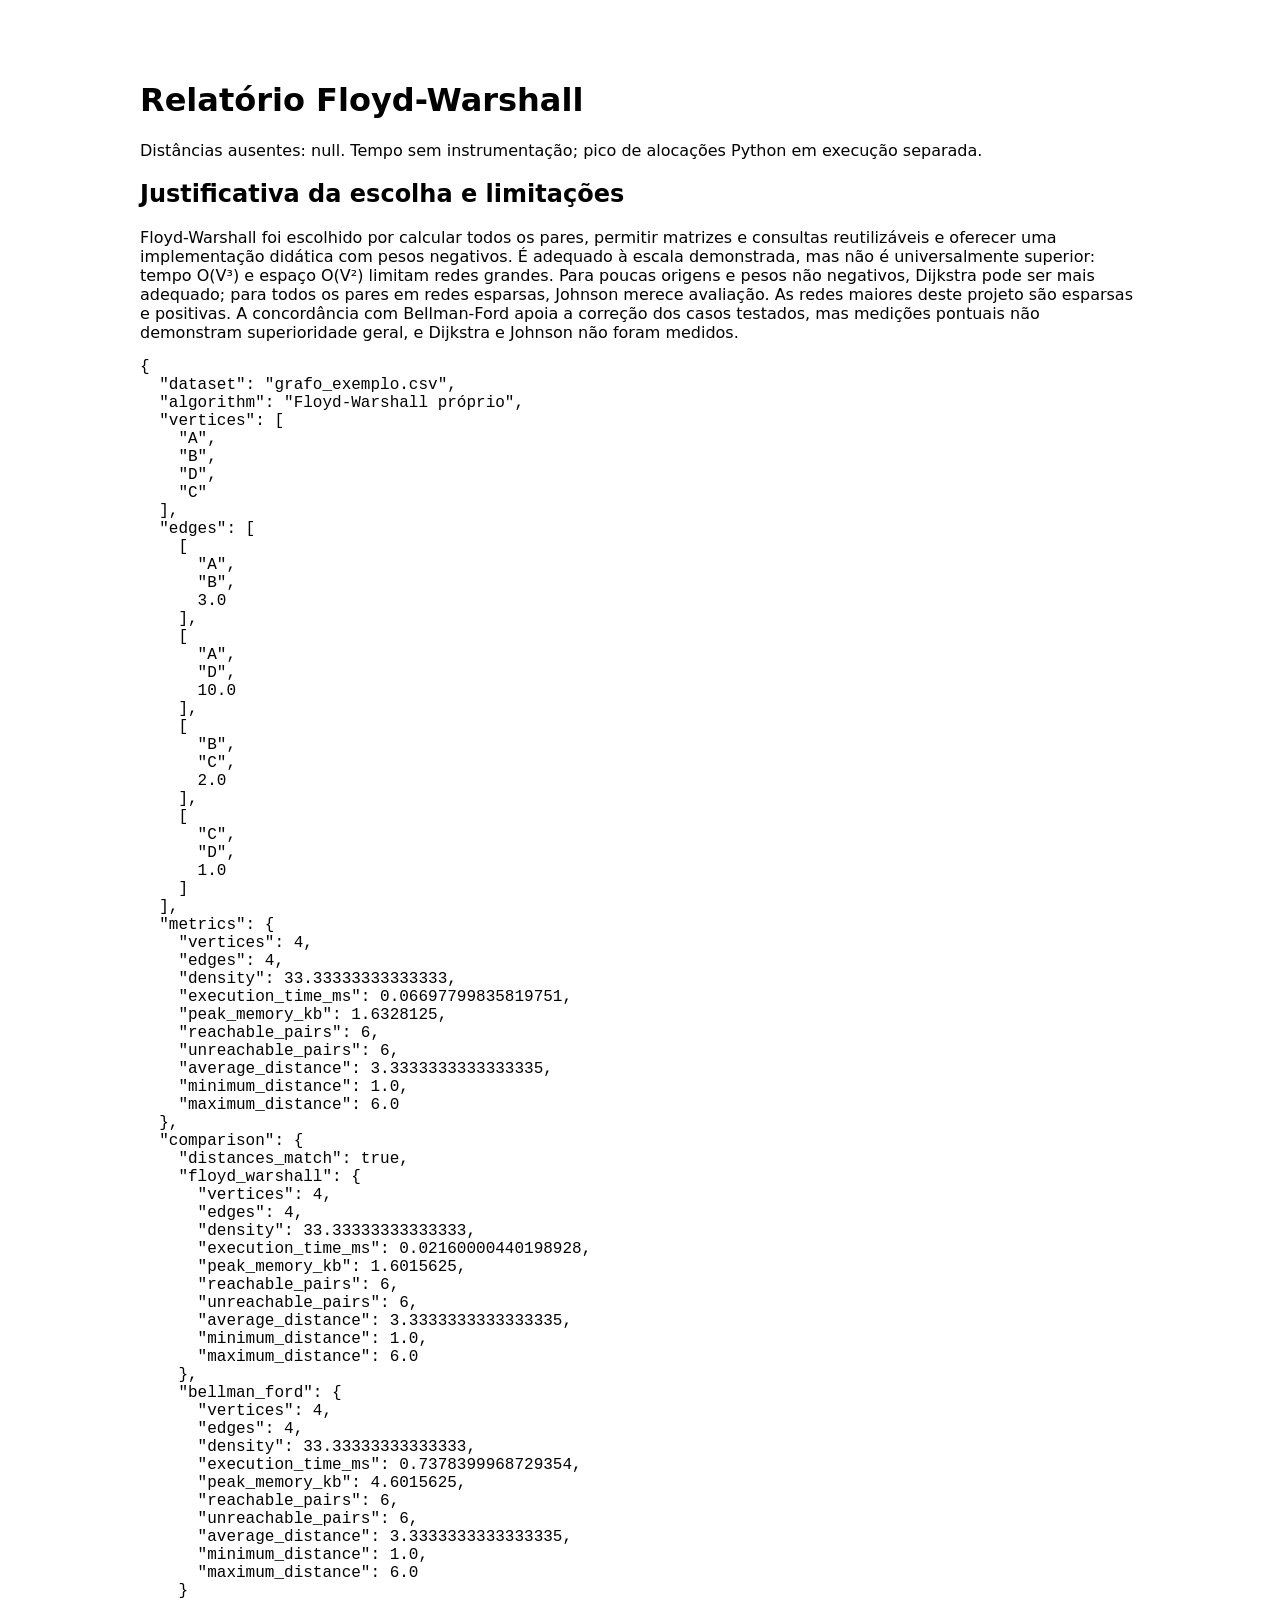
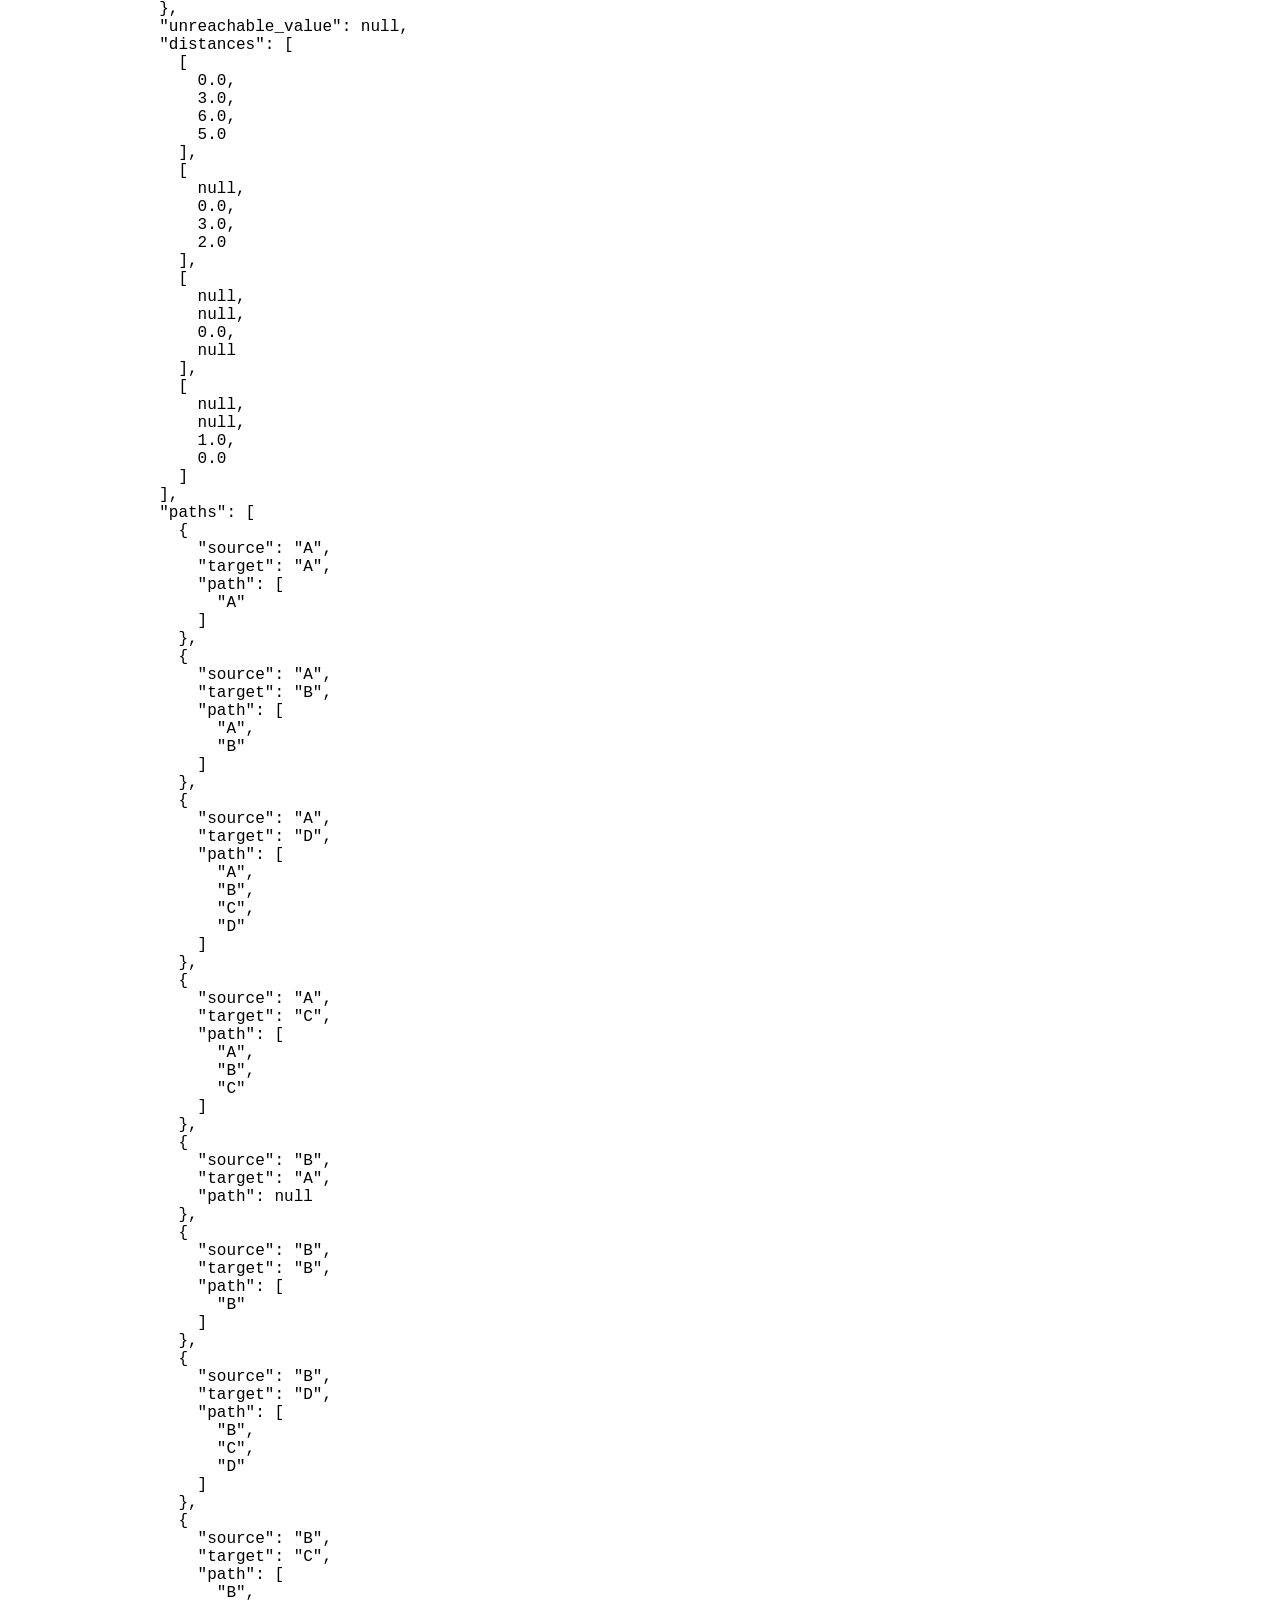
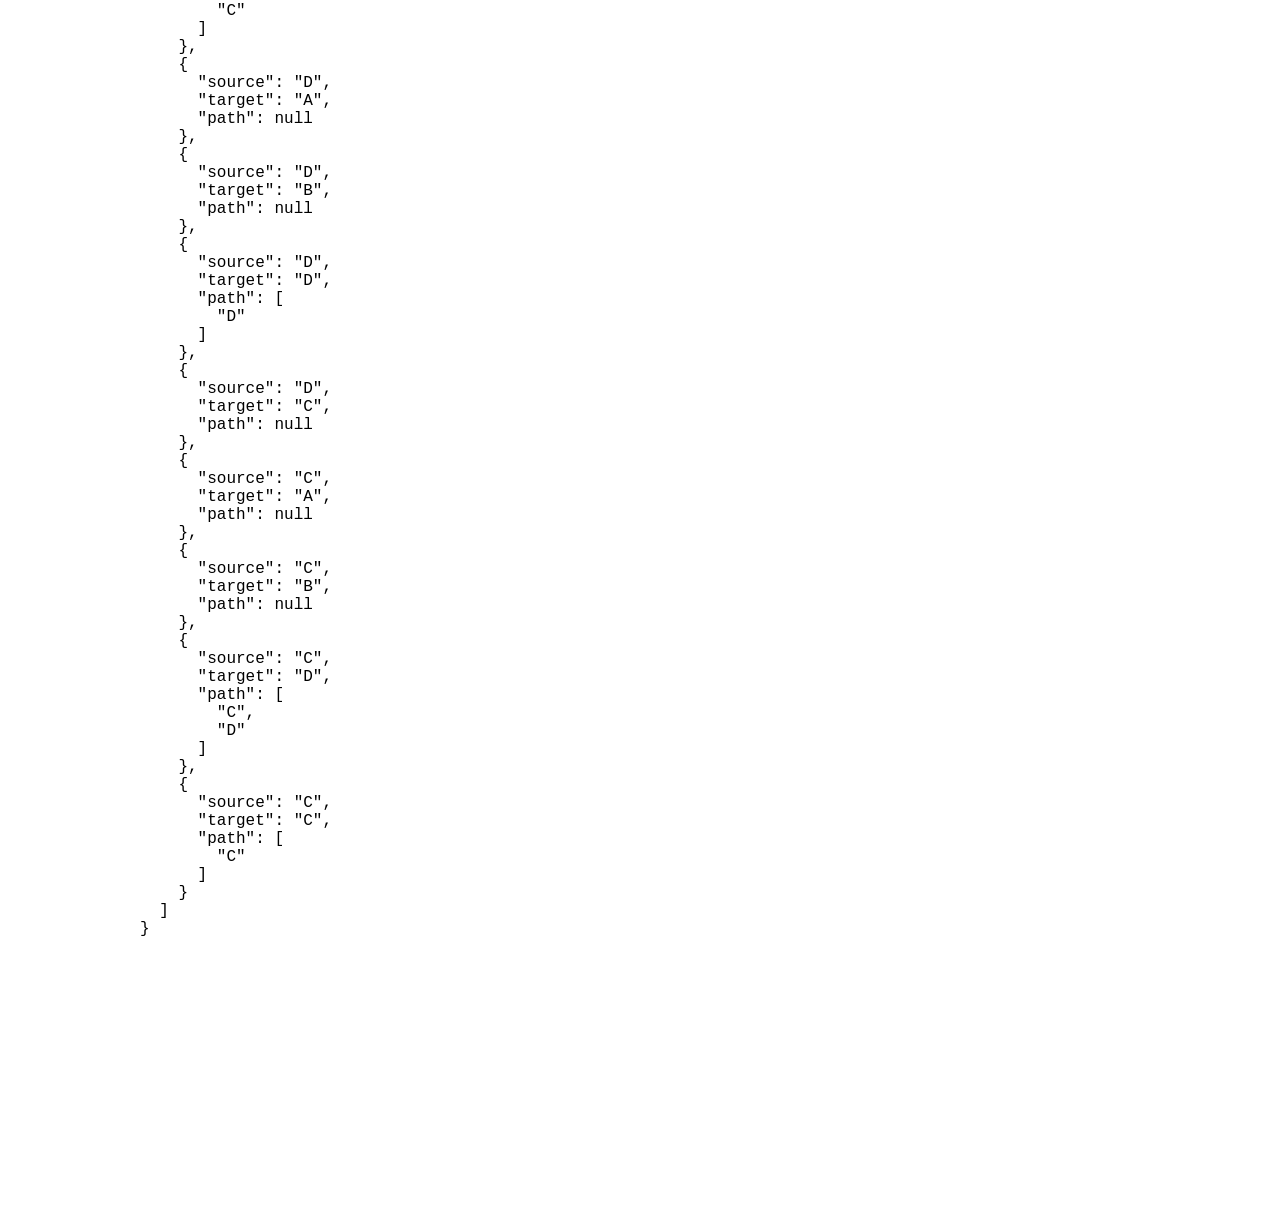
==== reports/relatorio_exemplo.html @ 85ac7ca3 "feat: consolida entrega final do projeto Floyd-Warshall" ====
<!doctype html><html lang="pt-BR"><meta charset="utf-8"><title>Relatório Floyd-Warshall</title><style>body{font:16px system-ui;max-width:1000px;margin:40px auto;padding:20px}pre{white-space:pre-wrap}</style><h1>Relatório Floyd-Warshall</h1><p>Distâncias ausentes: null. Tempo sem instrumentação; pico de alocações Python em execução separada.</p><h2>Justificativa da escolha e limitações</h2><p>Floyd-Warshall foi escolhido por calcular todos os pares, permitir matrizes e consultas reutilizáveis e oferecer uma implementação didática com pesos negativos. É adequado à escala demonstrada, mas não é universalmente superior: tempo O(V³) e espaço O(V²) limitam redes grandes. Para poucas origens e pesos não negativos, Dijkstra pode ser mais adequado; para todos os pares em redes esparsas, Johnson merece avaliação. As redes maiores deste projeto são esparsas e positivas. A concordância com Bellman-Ford apoia a correção dos casos testados, mas medições pontuais não demonstram superioridade geral, e Dijkstra e Johnson não foram medidos.</p><pre>{
  &quot;dataset&quot;: &quot;grafo_exemplo.csv&quot;,
  &quot;algorithm&quot;: &quot;Floyd-Warshall próprio&quot;,
  &quot;vertices&quot;: [
    &quot;A&quot;,
    &quot;B&quot;,
    &quot;D&quot;,
    &quot;C&quot;
  ],
  &quot;edges&quot;: [
    [
      &quot;A&quot;,
      &quot;B&quot;,
      3.0
    ],
    [
      &quot;A&quot;,
      &quot;D&quot;,
      10.0
    ],
    [
      &quot;B&quot;,
      &quot;C&quot;,
      2.0
    ],
    [
      &quot;C&quot;,
      &quot;D&quot;,
      1.0
    ]
  ],
  &quot;metrics&quot;: {
    &quot;vertices&quot;: 4,
    &quot;edges&quot;: 4,
    &quot;density&quot;: 33.33333333333333,
    &quot;execution_time_ms&quot;: 0.06697799835819751,
    &quot;peak_memory_kb&quot;: 1.6328125,
    &quot;reachable_pairs&quot;: 6,
    &quot;unreachable_pairs&quot;: 6,
    &quot;average_distance&quot;: 3.3333333333333335,
    &quot;minimum_distance&quot;: 1.0,
    &quot;maximum_distance&quot;: 6.0
  },
  &quot;comparison&quot;: {
    &quot;distances_match&quot;: true,
    &quot;floyd_warshall&quot;: {
      &quot;vertices&quot;: 4,
      &quot;edges&quot;: 4,
      &quot;density&quot;: 33.33333333333333,
      &quot;execution_time_ms&quot;: 0.02160000440198928,
      &quot;peak_memory_kb&quot;: 1.6015625,
      &quot;reachable_pairs&quot;: 6,
      &quot;unreachable_pairs&quot;: 6,
      &quot;average_distance&quot;: 3.3333333333333335,
      &quot;minimum_distance&quot;: 1.0,
      &quot;maximum_distance&quot;: 6.0
    },
    &quot;bellman_ford&quot;: {
      &quot;vertices&quot;: 4,
      &quot;edges&quot;: 4,
      &quot;density&quot;: 33.33333333333333,
      &quot;execution_time_ms&quot;: 0.7378399968729354,
      &quot;peak_memory_kb&quot;: 4.6015625,
      &quot;reachable_pairs&quot;: 6,
      &quot;unreachable_pairs&quot;: 6,
      &quot;average_distance&quot;: 3.3333333333333335,
      &quot;minimum_distance&quot;: 1.0,
      &quot;maximum_distance&quot;: 6.0
    }
  },
  &quot;unreachable_value&quot;: null,
  &quot;distances&quot;: [
    [
      0.0,
      3.0,
      6.0,
      5.0
    ],
    [
      null,
      0.0,
      3.0,
      2.0
    ],
    [
      null,
      null,
      0.0,
      null
    ],
    [
      null,
      null,
      1.0,
      0.0
    ]
  ],
  &quot;paths&quot;: [
    {
      &quot;source&quot;: &quot;A&quot;,
      &quot;target&quot;: &quot;A&quot;,
      &quot;path&quot;: [
        &quot;A&quot;
      ]
    },
    {
      &quot;source&quot;: &quot;A&quot;,
      &quot;target&quot;: &quot;B&quot;,
      &quot;path&quot;: [
        &quot;A&quot;,
        &quot;B&quot;
      ]
    },
    {
      &quot;source&quot;: &quot;A&quot;,
      &quot;target&quot;: &quot;D&quot;,
      &quot;path&quot;: [
        &quot;A&quot;,
        &quot;B&quot;,
        &quot;C&quot;,
        &quot;D&quot;
      ]
    },
    {
      &quot;source&quot;: &quot;A&quot;,
      &quot;target&quot;: &quot;C&quot;,
      &quot;path&quot;: [
        &quot;A&quot;,
        &quot;B&quot;,
        &quot;C&quot;
      ]
    },
    {
      &quot;source&quot;: &quot;B&quot;,
      &quot;target&quot;: &quot;A&quot;,
      &quot;path&quot;: null
    },
    {
      &quot;source&quot;: &quot;B&quot;,
      &quot;target&quot;: &quot;B&quot;,
      &quot;path&quot;: [
        &quot;B&quot;
      ]
    },
    {
      &quot;source&quot;: &quot;B&quot;,
      &quot;target&quot;: &quot;D&quot;,
      &quot;path&quot;: [
        &quot;B&quot;,
        &quot;C&quot;,
        &quot;D&quot;
      ]
    },
    {
      &quot;source&quot;: &quot;B&quot;,
      &quot;target&quot;: &quot;C&quot;,
      &quot;path&quot;: [
        &quot;B&quot;,
        &quot;C&quot;
      ]
    },
    {
      &quot;source&quot;: &quot;D&quot;,
      &quot;target&quot;: &quot;A&quot;,
      &quot;path&quot;: null
    },
    {
      &quot;source&quot;: &quot;D&quot;,
      &quot;target&quot;: &quot;B&quot;,
      &quot;path&quot;: null
    },
    {
      &quot;source&quot;: &quot;D&quot;,
      &quot;target&quot;: &quot;D&quot;,
      &quot;path&quot;: [
        &quot;D&quot;
      ]
    },
    {
      &quot;source&quot;: &quot;D&quot;,
      &quot;target&quot;: &quot;C&quot;,
      &quot;path&quot;: null
    },
    {
      &quot;source&quot;: &quot;C&quot;,
      &quot;target&quot;: &quot;A&quot;,
      &quot;path&quot;: null
    },
    {
      &quot;source&quot;: &quot;C&quot;,
      &quot;target&quot;: &quot;B&quot;,
      &quot;path&quot;: null
    },
    {
      &quot;source&quot;: &quot;C&quot;,
      &quot;target&quot;: &quot;D&quot;,
      &quot;path&quot;: [
        &quot;C&quot;,
        &quot;D&quot;
      ]
    },
    {
      &quot;source&quot;: &quot;C&quot;,
      &quot;target&quot;: &quot;C&quot;,
      &quot;path&quot;: [
        &quot;C&quot;
      ]
    }
  ]
}</pre></html>
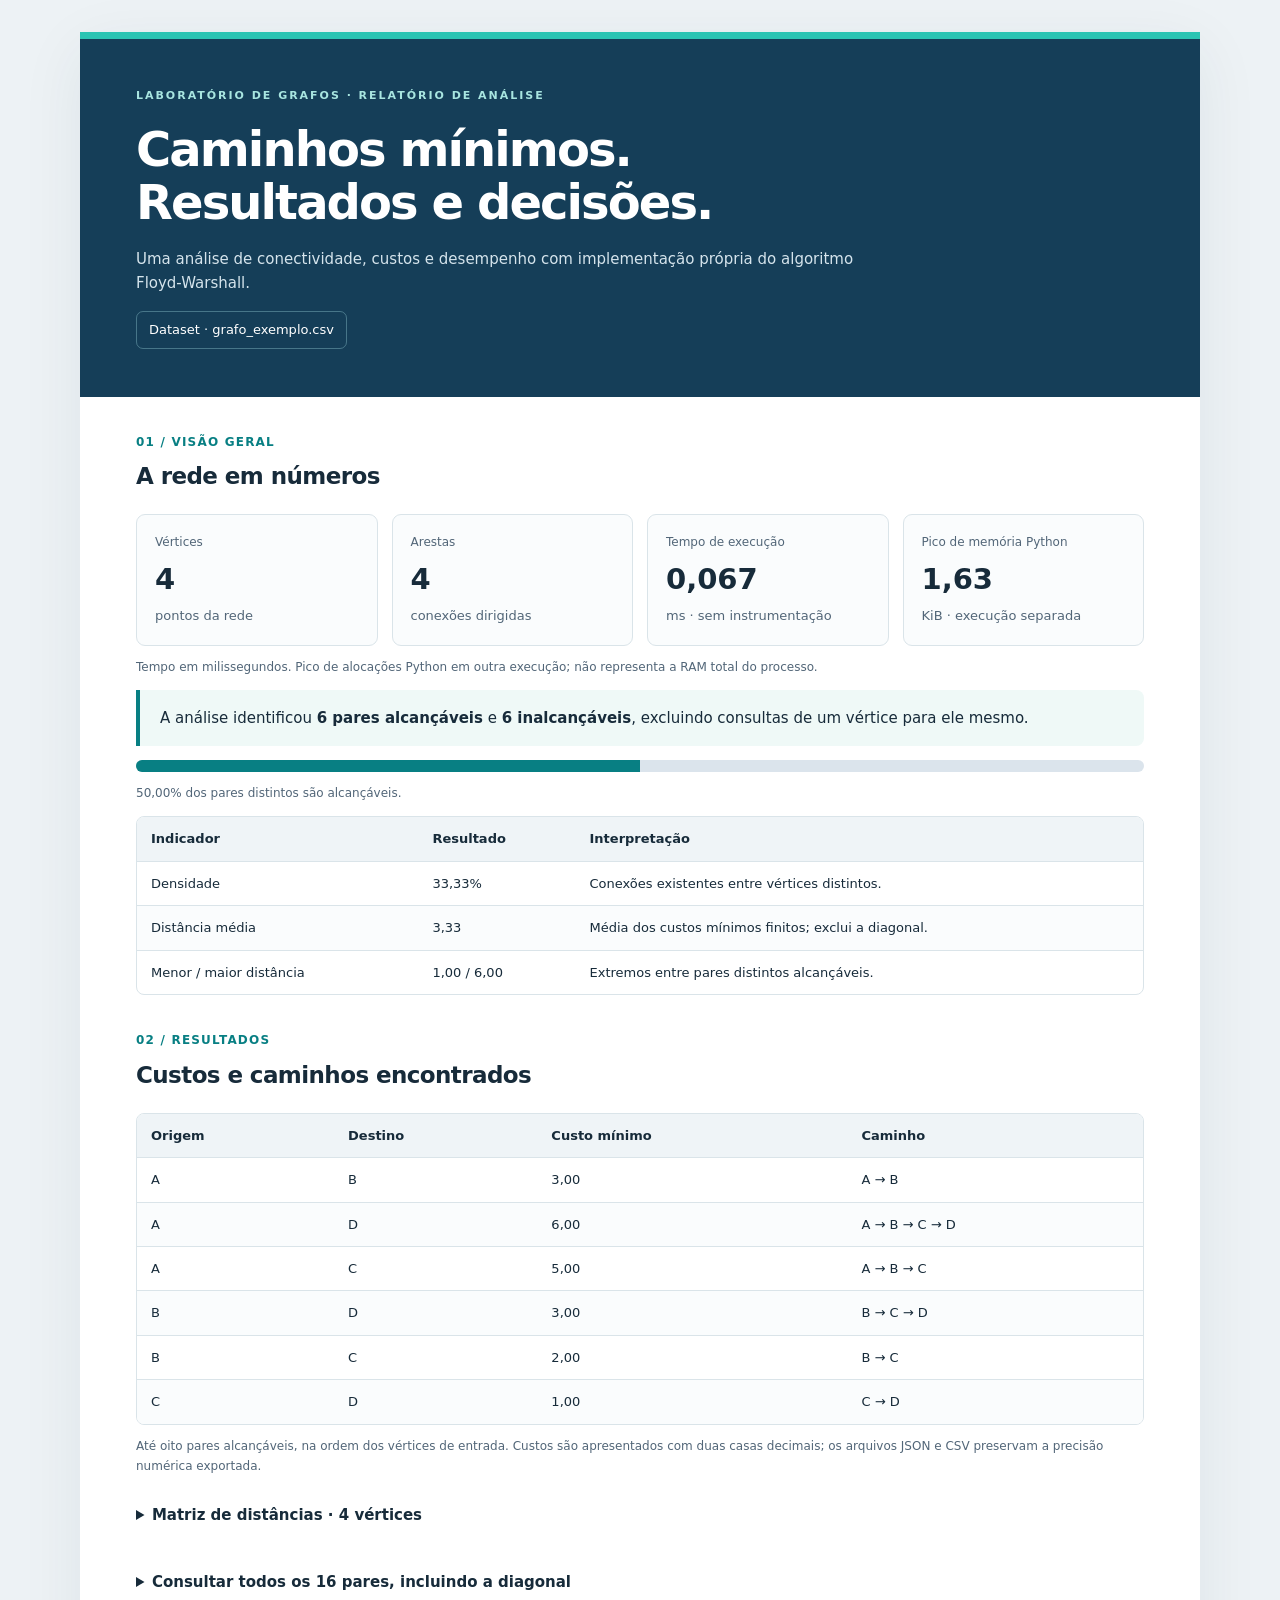
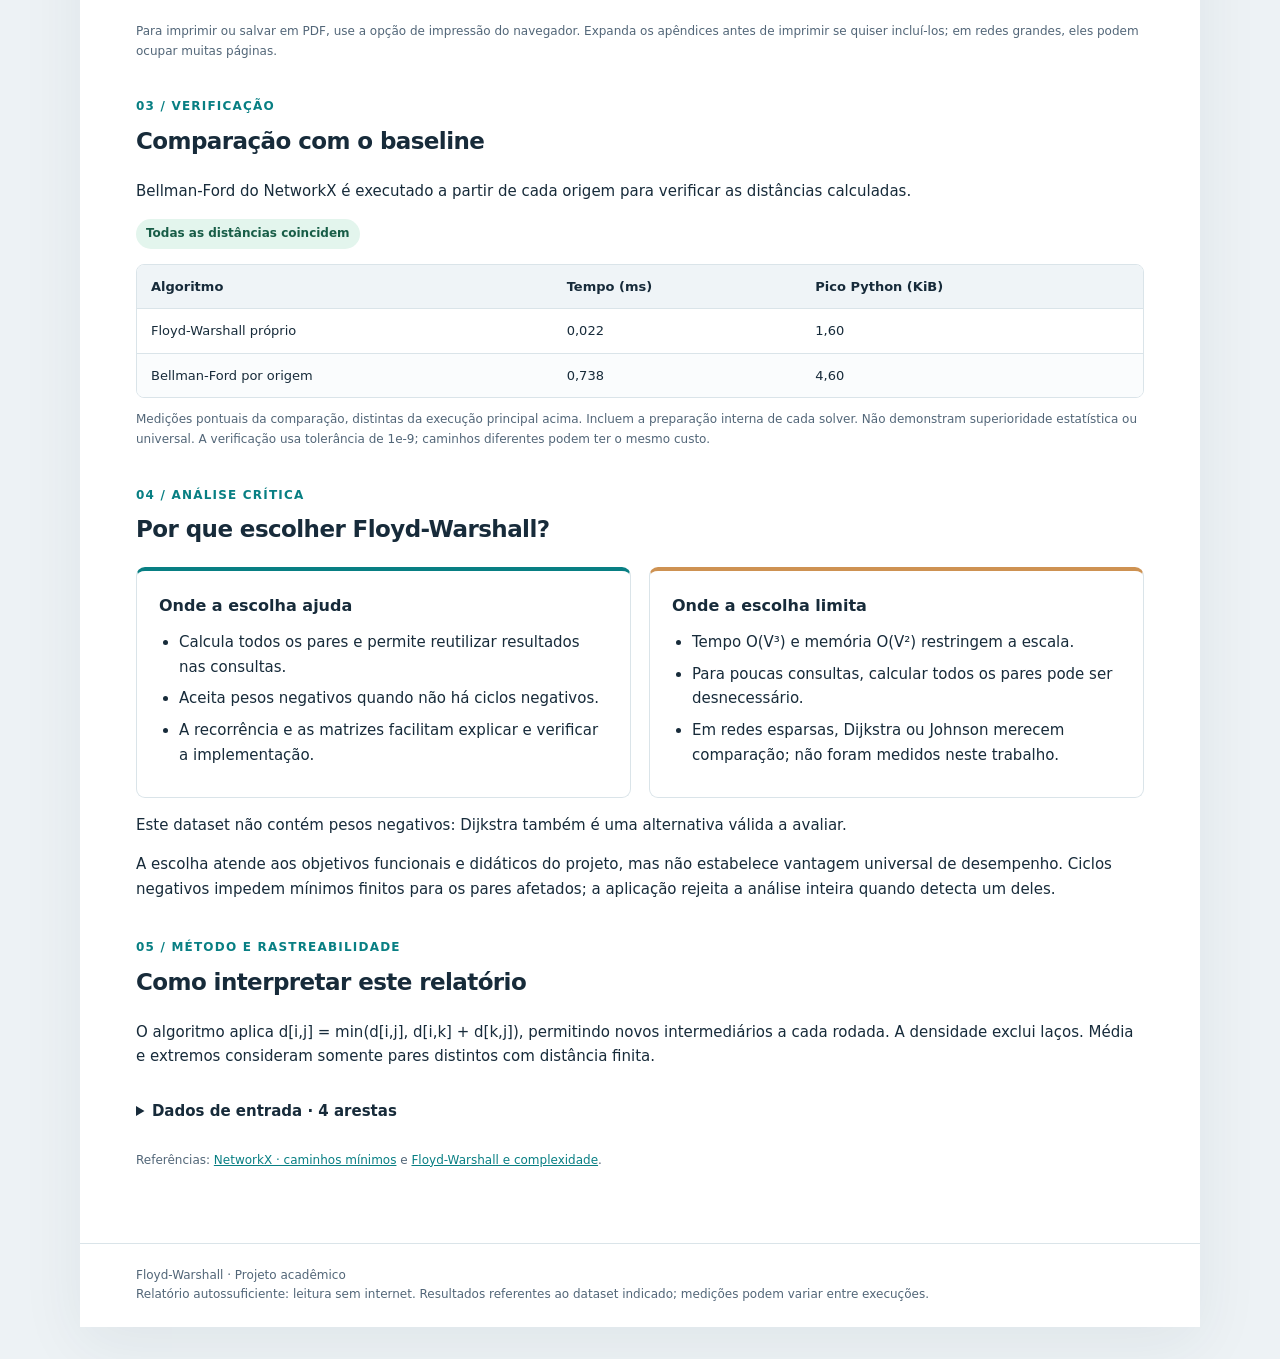
==== commit 2e0b17d4: "atualizando relatório html" ====
--- a/reports/relatorio_exemplo.html
+++ b/reports/relatorio_exemplo.html
@@ -1,210 +1,48 @@
-<!doctype html><html lang="pt-BR"><meta charset="utf-8"><title>Relatório Floyd-Warshall</title><style>body{font:16px system-ui;max-width:1000px;margin:40px auto;padding:20px}pre{white-space:pre-wrap}</style><h1>Relatório Floyd-Warshall</h1><p>Distâncias ausentes: null. Tempo sem instrumentação; pico de alocações Python em execução separada.</p><h2>Justificativa da escolha e limitações</h2><p>Floyd-Warshall foi escolhido por calcular todos os pares, permitir matrizes e consultas reutilizáveis e oferecer uma implementação didática com pesos negativos. É adequado à escala demonstrada, mas não é universalmente superior: tempo O(V³) e espaço O(V²) limitam redes grandes. Para poucas origens e pesos não negativos, Dijkstra pode ser mais adequado; para todos os pares em redes esparsas, Johnson merece avaliação. As redes maiores deste projeto são esparsas e positivas. A concordância com Bellman-Ford apoia a correção dos casos testados, mas medições pontuais não demonstram superioridade geral, e Dijkstra e Johnson não foram medidos.</p><pre>{
-  &quot;dataset&quot;: &quot;grafo_exemplo.csv&quot;,
-  &quot;algorithm&quot;: &quot;Floyd-Warshall próprio&quot;,
-  &quot;vertices&quot;: [
-    &quot;A&quot;,
-    &quot;B&quot;,
-    &quot;D&quot;,
-    &quot;C&quot;
-  ],
-  &quot;edges&quot;: [
-    [
-      &quot;A&quot;,
-      &quot;B&quot;,
-      3.0
-    ],
-    [
-      &quot;A&quot;,
-      &quot;D&quot;,
-      10.0
-    ],
-    [
-      &quot;B&quot;,
-      &quot;C&quot;,
-      2.0
-    ],
-    [
-      &quot;C&quot;,
-      &quot;D&quot;,
-      1.0
-    ]
-  ],
-  &quot;metrics&quot;: {
-    &quot;vertices&quot;: 4,
-    &quot;edges&quot;: 4,
-    &quot;density&quot;: 33.33333333333333,
-    &quot;execution_time_ms&quot;: 0.06697799835819751,
-    &quot;peak_memory_kb&quot;: 1.6328125,
-    &quot;reachable_pairs&quot;: 6,
-    &quot;unreachable_pairs&quot;: 6,
-    &quot;average_distance&quot;: 3.3333333333333335,
-    &quot;minimum_distance&quot;: 1.0,
-    &quot;maximum_distance&quot;: 6.0
-  },
-  &quot;comparison&quot;: {
-    &quot;distances_match&quot;: true,
-    &quot;floyd_warshall&quot;: {
-      &quot;vertices&quot;: 4,
-      &quot;edges&quot;: 4,
-      &quot;density&quot;: 33.33333333333333,
-      &quot;execution_time_ms&quot;: 0.02160000440198928,
-      &quot;peak_memory_kb&quot;: 1.6015625,
-      &quot;reachable_pairs&quot;: 6,
-      &quot;unreachable_pairs&quot;: 6,
-      &quot;average_distance&quot;: 3.3333333333333335,
-      &quot;minimum_distance&quot;: 1.0,
-      &quot;maximum_distance&quot;: 6.0
-    },
-    &quot;bellman_ford&quot;: {
-      &quot;vertices&quot;: 4,
-      &quot;edges&quot;: 4,
-      &quot;density&quot;: 33.33333333333333,
-      &quot;execution_time_ms&quot;: 0.7378399968729354,
-      &quot;peak_memory_kb&quot;: 4.6015625,
-      &quot;reachable_pairs&quot;: 6,
-      &quot;unreachable_pairs&quot;: 6,
-      &quot;average_distance&quot;: 3.3333333333333335,
-      &quot;minimum_distance&quot;: 1.0,
-      &quot;maximum_distance&quot;: 6.0
-    }
-  },
-  &quot;unreachable_value&quot;: null,
-  &quot;distances&quot;: [
-    [
-      0.0,
-      3.0,
-      6.0,
-      5.0
-    ],
-    [
-      null,
-      0.0,
-      3.0,
-      2.0
-    ],
-    [
-      null,
-      null,
-      0.0,
-      null
-    ],
-    [
-      null,
-      null,
-      1.0,
-      0.0
-    ]
-  ],
-  &quot;paths&quot;: [
-    {
-      &quot;source&quot;: &quot;A&quot;,
-      &quot;target&quot;: &quot;A&quot;,
-      &quot;path&quot;: [
-        &quot;A&quot;
-      ]
-    },
-    {
-      &quot;source&quot;: &quot;A&quot;,
-      &quot;target&quot;: &quot;B&quot;,
-      &quot;path&quot;: [
-        &quot;A&quot;,
-        &quot;B&quot;
-      ]
-    },
-    {
-      &quot;source&quot;: &quot;A&quot;,
-      &quot;target&quot;: &quot;D&quot;,
-      &quot;path&quot;: [
-        &quot;A&quot;,
-        &quot;B&quot;,
-        &quot;C&quot;,
-        &quot;D&quot;
-      ]
-    },
-    {
-      &quot;source&quot;: &quot;A&quot;,
-      &quot;target&quot;: &quot;C&quot;,
-      &quot;path&quot;: [
-        &quot;A&quot;,
-        &quot;B&quot;,
-        &quot;C&quot;
-      ]
-    },
-    {
-      &quot;source&quot;: &quot;B&quot;,
-      &quot;target&quot;: &quot;A&quot;,
-      &quot;path&quot;: null
-    },
-    {
-      &quot;source&quot;: &quot;B&quot;,
-      &quot;target&quot;: &quot;B&quot;,
-      &quot;path&quot;: [
-        &quot;B&quot;
-      ]
-    },
-    {
-      &quot;source&quot;: &quot;B&quot;,
-      &quot;target&quot;: &quot;D&quot;,
-      &quot;path&quot;: [
-        &quot;B&quot;,
-        &quot;C&quot;,
-        &quot;D&quot;
-      ]
-    },
-    {
-      &quot;source&quot;: &quot;B&quot;,
-      &quot;target&quot;: &quot;C&quot;,
-      &quot;path&quot;: [
-        &quot;B&quot;,
-        &quot;C&quot;
-      ]
-    },
-    {
-      &quot;source&quot;: &quot;D&quot;,
-      &quot;target&quot;: &quot;A&quot;,
-      &quot;path&quot;: null
-    },
-    {
-      &quot;source&quot;: &quot;D&quot;,
-      &quot;target&quot;: &quot;B&quot;,
-      &quot;path&quot;: null
-    },
-    {
-      &quot;source&quot;: &quot;D&quot;,
-      &quot;target&quot;: &quot;D&quot;,
-      &quot;path&quot;: [
-        &quot;D&quot;
-      ]
-    },
-    {
-      &quot;source&quot;: &quot;D&quot;,
-      &quot;target&quot;: &quot;C&quot;,
-      &quot;path&quot;: null
-    },
-    {
-      &quot;source&quot;: &quot;C&quot;,
-      &quot;target&quot;: &quot;A&quot;,
-      &quot;path&quot;: null
-    },
-    {
-      &quot;source&quot;: &quot;C&quot;,
-      &quot;target&quot;: &quot;B&quot;,
-      &quot;path&quot;: null
-    },
-    {
-      &quot;source&quot;: &quot;C&quot;,
-      &quot;target&quot;: &quot;D&quot;,
-      &quot;path&quot;: [
-        &quot;C&quot;,
-        &quot;D&quot;
-      ]
-    },
-    {
-      &quot;source&quot;: &quot;C&quot;,
-      &quot;target&quot;: &quot;C&quot;,
-      &quot;path&quot;: [
-        &quot;C&quot;
-      ]
-    }
-  ]
-}</pre></html>+<!doctype html>
+<html lang="pt-BR"><head><meta charset="utf-8"><meta name="viewport" content="width=device-width,initial-scale=1">
+<title>Relatório • grafo_exemplo.csv • Floyd-Warshall</title><style>
+:root{--ink:#172b3a;--muted:#526678;--blue:#153e58;--teal:#087f83;--line:#dae4e9;--paper:#fff}
+*{box-sizing:border-box}body{margin:0;background:#edf2f5;color:var(--ink);font:15px/1.65 system-ui,-apple-system,Segoe UI,sans-serif}
+main{max-width:1120px;margin:32px auto;background:var(--paper);box-shadow:0 16px 60px #17364d12}
+header{padding:48px 56px;background:var(--blue);color:white;border-top:7px solid #2bc4b3}
+.eyebrow{text-transform:uppercase;letter-spacing:.18em;font-size:11px;font-weight:750;color:#a8e5e0}
+h1{font-size:clamp(32px,5vw,48px);line-height:1.1;letter-spacing:-.04em;margin:18px 0}header p{color:#d5e4ec;max-width:730px}
+.dataset{display:inline-block;border:1px solid #80b7c077;border-radius:7px;padding:7px 12px;font-size:13px;overflow-wrap:anywhere}
+.body{padding:36px 56px}section{margin:0 0 36px}h2{font-size:23px;letter-spacing:-.025em;margin:0 0 18px}h3{font-size:16px;margin:0 0 10px}
+.number{color:var(--teal);font-size:12px;letter-spacing:.1em;display:block;margin-bottom:6px;font-weight:750}
+.grid{display:grid;grid-template-columns:repeat(4,1fr);gap:14px}.card{border:1px solid var(--line);border-radius:9px;padding:18px;background:#fafcfd}
+.label{font-size:12px;color:var(--muted)}.value{font-size:29px;font-weight:700;line-height:1.25;margin:8px 0}.unit{font-size:13px;font-weight:500;color:var(--muted)}
+.note{font-size:12px;color:var(--muted);margin:12px 0}.callout{border-left:4px solid var(--teal);background:#eff9f7;padding:16px 20px;border-radius:0 8px 8px 0}
+.columns{display:grid;grid-template-columns:1fr 1fr;gap:18px}.panel{border:1px solid var(--line);padding:22px;border-radius:9px}.panel.warn{border-top:4px solid #ce9252}.panel.good{border-top:4px solid var(--teal)}
+ul{padding-left:20px;margin:0}li{margin:7px 0}.scroll{overflow-x:auto;border:1px solid var(--line);border-radius:8px}
+table{width:100%;border-collapse:collapse;font-size:13px}th,td{padding:11px 14px;text-align:left;border-bottom:1px solid var(--line);vertical-align:top;overflow-wrap:anywhere}thead{background:#eff4f7}th{font-weight:650}tbody tr:nth-child(even){background:#fafcfd}tbody tr:last-child td{border-bottom:0}
+.badge{font-size:12px;padding:5px 10px;border-radius:20px;background:#e3f5ed;color:#185d47;display:inline-block;font-weight:650}.badge.fail{background:#fdebea;color:#963a32}
+.bar{height:12px;border-radius:8px;background:#dbe4ec;overflow:hidden;margin:14px 0 6px}.bar span{display:block;height:100%;background:var(--teal)}
+summary{cursor:pointer;padding:15px 0;font-weight:650}details{margin-top:12px}.route{max-width:460px}.matrix td{text-align:right;font-variant-numeric:tabular-nums}.matrix th{white-space:nowrap}.muted{color:var(--muted)}
+footer{padding:22px 56px;border-top:1px solid var(--line);color:var(--muted);font-size:12px}a{color:var(--teal)}
+@media(max-width:700px){main{margin:0}.body,header,footer{padding:26px 22px}.grid{grid-template-columns:repeat(2,1fr)}.columns{grid-template-columns:1fr}}
+@media print{@page{size:A4;margin:15mm}body{background:white;font-size:11px}main{margin:0;max-width:none;box-shadow:none}header{padding:24px;color:#172b3a;background:#edf4f7}header p,.eyebrow{color:#365766}.body{padding:24px 0}footer{padding:15px 0}h1{font-size:32px}h2{font-size:19px}h2,h3,summary{break-after:avoid}.card,.panel,.callout,tr{break-inside:avoid}.value{font-size:23px}th,td{padding:7px}.scroll{overflow:visible}.matrix{font-size:8px}.matrix th,.matrix td{padding:4px}.screen{display:none}a{color:inherit}thead{display:table-header-group}}
+</style></head>
+<body><main><header><div class="eyebrow">Laboratório de grafos · relatório de análise</div>
+<h1>Caminhos mínimos.<br>Resultados e decisões.</h1><p>Uma análise de conectividade, custos e desempenho com implementação própria do algoritmo Floyd-Warshall.</p>
+<div class="dataset">Dataset · grafo_exemplo.csv</div></header><div class="body">
+<section><span class="number">01 / VISÃO GERAL</span><h2>A rede em números</h2><div class="grid"><div class="card"><div class="label">Vértices</div><div class="value">4</div><div class="unit">pontos da rede</div></div><div class="card"><div class="label">Arestas</div><div class="value">4</div><div class="unit">conexões dirigidas</div></div><div class="card"><div class="label">Tempo de execução</div><div class="value">0,067</div><div class="unit">ms · sem instrumentação</div></div><div class="card"><div class="label">Pico de memória Python</div><div class="value">1,63</div><div class="unit">KiB · execução separada</div></div></div>
+<p class="note">Tempo em milissegundos. Pico de alocações Python em outra execução; não representa a RAM total do processo.</p>
+<div class="callout">A análise identificou <strong>6 pares alcançáveis</strong> e <strong>6 inalcançáveis</strong>, excluindo consultas de um vértice para ele mesmo.</div>
+<div class="bar" role="img" aria-label="50,00 por cento dos pares alcançáveis"><span style="width:50.00%"></span></div>
+<p class="note">50,00% dos pares distintos são alcançáveis.</p><div class="scroll"><table class=""><thead><tr><th scope="col">Indicador</th><th scope="col">Resultado</th><th scope="col">Interpretação</th></tr></thead><tbody><tr><td>Densidade</td><td>33,33%</td><td>Conexões existentes entre vértices distintos.</td></tr><tr><td>Distância média</td><td>3,33</td><td>Média dos custos mínimos finitos; exclui a diagonal.</td></tr><tr><td>Menor / maior distância</td><td>1,00 / 6,00</td><td>Extremos entre pares distintos alcançáveis.</td></tr></tbody></table></div></section>
+<section><span class="number">02 / RESULTADOS</span><h2>Custos e caminhos encontrados</h2><div class="scroll"><table class=""><thead><tr><th scope="col">Origem</th><th scope="col">Destino</th><th scope="col">Custo mínimo</th><th scope="col">Caminho</th></tr></thead><tbody><tr><td>A</td><td>B</td><td>3,00</td><td>A → B</td></tr><tr><td>A</td><td>D</td><td>6,00</td><td>A → B → C → D</td></tr><tr><td>A</td><td>C</td><td>5,00</td><td>A → B → C</td></tr><tr><td>B</td><td>D</td><td>3,00</td><td>B → C → D</td></tr><tr><td>B</td><td>C</td><td>2,00</td><td>B → C</td></tr><tr><td>C</td><td>D</td><td>1,00</td><td>C → D</td></tr></tbody></table></div>
+<p class="note">Até oito pares alcançáveis, na ordem dos vértices de entrada. Custos são apresentados com duas casas decimais; os arquivos JSON e CSV preservam a precisão numérica exportada.</p>
+<details><summary>Matriz de distâncias · 4 vértices</summary><p class="note">Matriz completa. A diagonal representa custo zero; “—” indica ausência de caminho.</p><div class="scroll"><table class="matrix"><thead><tr><th scope="col">Origem / destino</th><th scope="col">A</th><th scope="col">B</th><th scope="col">D</th><th scope="col">C</th></tr></thead><tbody><tr><td>A</td><td>0,00</td><td>3,00</td><td>6,00</td><td>5,00</td></tr><tr><td>B</td><td>—</td><td>0,00</td><td>3,00</td><td>2,00</td></tr><tr><td>D</td><td>—</td><td>—</td><td>0,00</td><td>—</td></tr><tr><td>C</td><td>—</td><td>—</td><td>1,00</td><td>0,00</td></tr></tbody></table></div></details>
+<details><summary>Consultar todos os 16 pares, incluindo a diagonal</summary><div class="scroll"><table class=""><thead><tr><th scope="col">Origem</th><th scope="col">Destino</th><th scope="col">Custo mínimo</th><th scope="col">Caminho</th></tr></thead><tbody><tr><td>A</td><td>A</td><td>0,00</td><td>A</td></tr><tr><td>A</td><td>B</td><td>3,00</td><td>A → B</td></tr><tr><td>A</td><td>D</td><td>6,00</td><td>A → B → C → D</td></tr><tr><td>A</td><td>C</td><td>5,00</td><td>A → B → C</td></tr><tr><td>B</td><td>A</td><td>—</td><td>Sem caminho</td></tr><tr><td>B</td><td>B</td><td>0,00</td><td>B</td></tr><tr><td>B</td><td>D</td><td>3,00</td><td>B → C → D</td></tr><tr><td>B</td><td>C</td><td>2,00</td><td>B → C</td></tr><tr><td>D</td><td>A</td><td>—</td><td>Sem caminho</td></tr><tr><td>D</td><td>B</td><td>—</td><td>Sem caminho</td></tr><tr><td>D</td><td>D</td><td>0,00</td><td>D</td></tr><tr><td>D</td><td>C</td><td>—</td><td>Sem caminho</td></tr><tr><td>C</td><td>A</td><td>—</td><td>Sem caminho</td></tr><tr><td>C</td><td>B</td><td>—</td><td>Sem caminho</td></tr><tr><td>C</td><td>D</td><td>1,00</td><td>C → D</td></tr><tr><td>C</td><td>C</td><td>0,00</td><td>C</td></tr></tbody></table></div></details>
+<p class="note screen">Para imprimir ou salvar em PDF, use a opção de impressão do navegador. Expanda os apêndices antes de imprimir se quiser incluí-los; em redes grandes, eles podem ocupar muitas páginas.</p></section>
+<section><span class="number">03 / VERIFICAÇÃO</span><h2>Comparação com o baseline</h2><p>Bellman-Ford do NetworkX é executado a partir de cada origem para verificar as distâncias calculadas.</p><p><span class="badge ">Todas as distâncias coincidem</span></p><div class="scroll"><table class=""><thead><tr><th scope="col">Algoritmo</th><th scope="col">Tempo (ms)</th><th scope="col">Pico Python (KiB)</th></tr></thead><tbody><tr><td>Floyd-Warshall próprio</td><td>0,022</td><td>1,60</td></tr><tr><td>Bellman-Ford por origem</td><td>0,738</td><td>4,60</td></tr></tbody></table></div><p class="note">Medições pontuais da comparação, distintas da execução principal acima. Incluem a preparação interna de cada solver. Não demonstram superioridade estatística ou universal. A verificação usa tolerância de 1e-9; caminhos diferentes podem ter o mesmo custo.</p></section>
+<section><span class="number">04 / ANÁLISE CRÍTICA</span><h2>Por que escolher Floyd-Warshall?</h2>
+<div class="columns"><div class="panel good"><h3>Onde a escolha ajuda</h3><ul><li>Calcula todos os pares e permite reutilizar resultados nas consultas.</li><li>Aceita pesos negativos quando não há ciclos negativos.</li><li>A recorrência e as matrizes facilitam explicar e verificar a implementação.</li></ul></div>
+<div class="panel warn"><h3>Onde a escolha limita</h3><ul><li>Tempo O(V³) e memória O(V²) restringem a escala.</li><li>Para poucas consultas, calcular todos os pares pode ser desnecessário.</li><li>Em redes esparsas, Dijkstra ou Johnson merecem comparação; não foram medidos neste trabalho.</li></ul></div></div>
+<p>Este dataset não contém pesos negativos: Dijkstra também é uma alternativa válida a avaliar.</p><p>A escolha atende aos objetivos funcionais e didáticos do projeto, mas não estabelece vantagem universal de desempenho. Ciclos negativos impedem mínimos finitos para os pares afetados; a aplicação rejeita a análise inteira quando detecta um deles.</p></section>
+<section><span class="number">05 / MÉTODO E RASTREABILIDADE</span><h2>Como interpretar este relatório</h2>
+<p>O algoritmo aplica d[i,j] = min(d[i,j], d[i,k] + d[k,j]), permitindo novos intermediários a cada rodada. A densidade exclui laços. Média e extremos consideram somente pares distintos com distância finita.</p>
+<details><summary>Dados de entrada · 4 arestas</summary><div class="scroll"><table class=""><thead><tr><th scope="col">Origem</th><th scope="col">Destino</th><th scope="col">Peso</th></tr></thead><tbody><tr><td>A</td><td>B</td><td>3,00</td></tr><tr><td>A</td><td>D</td><td>10,00</td></tr><tr><td>B</td><td>C</td><td>2,00</td></tr><tr><td>C</td><td>D</td><td>1,00</td></tr></tbody></table></div></details>
+<p class="note">Referências: <a href="https://networkx.org/documentation/stable/reference/algorithms/shortest_paths.html">NetworkX · caminhos mínimos</a> e <a href="https://networkx.org/documentation/stable/reference/algorithms/generated/networkx.algorithms.shortest_paths.dense.floyd_warshall.html">Floyd-Warshall e complexidade</a>.</p></section>
+</div><footer>Floyd-Warshall · Projeto acadêmico<br>Relatório autossuficiente: leitura sem internet. Resultados referentes ao dataset indicado; medições podem variar entre execuções.</footer></main></body></html>
